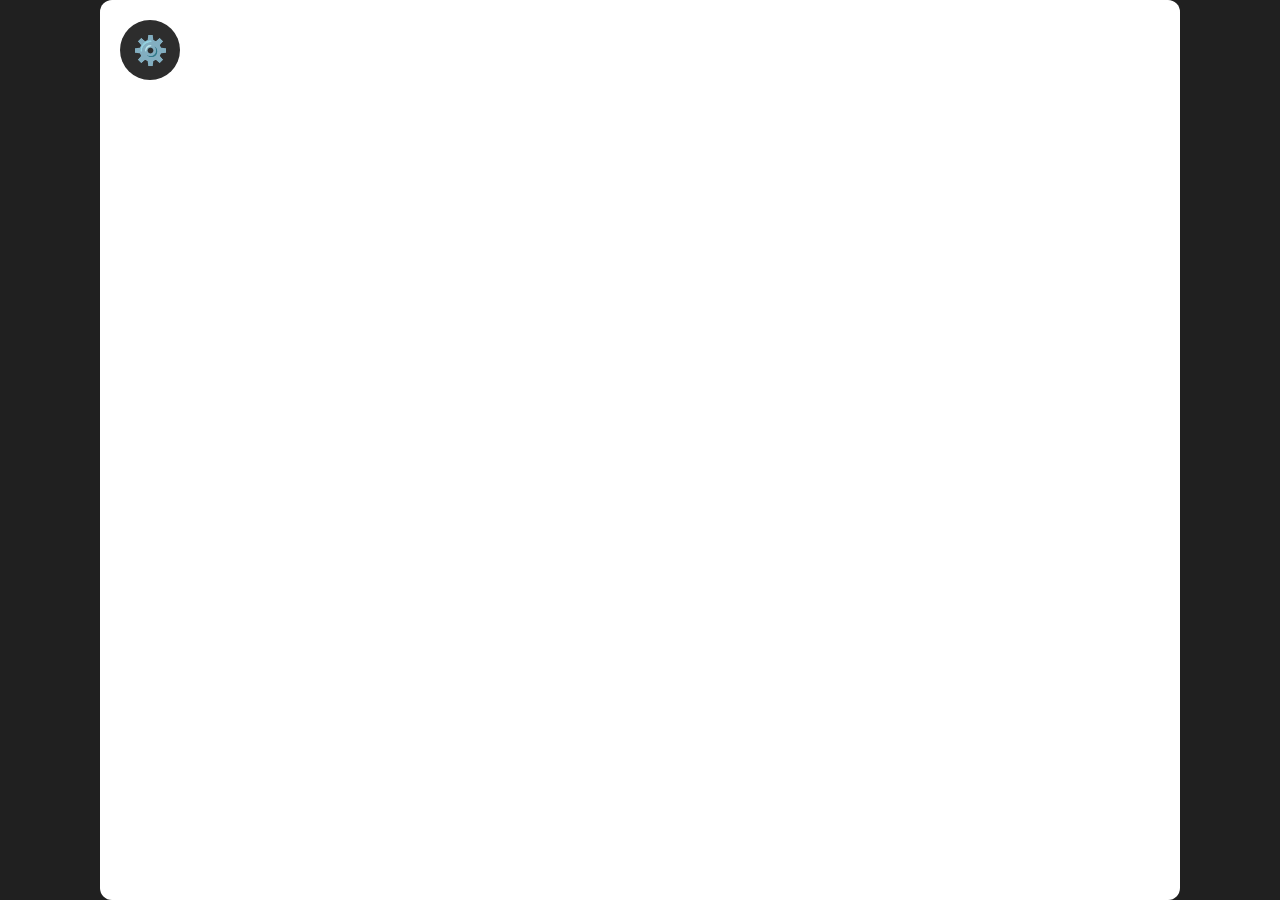
==== index.html @ f94fa60d "first commit" ====
<!DOCTYPE html>
<html lang="en">

<head>
  <meta charset="UTF-8" />
  <meta name="viewport" content="width=device-width, initial-scale=1.0" />
  <title>Shape Game</title>

  <link rel="stylesheet" href="./css/style.css" />
</head>

<body>

  <div id="game-container">

    <!-- Header -->
    <header id="game-header">
      <button id="settings-btn">⚙️</button>
    </header>

    <!-- Target Shape -->
    <section id="target-area">
      <canvas id="shapeCanvas"></canvas>
    </section>

    <!-- Play Area -->
    <section id="play-area">
      <canvas id="gameCanvas"></canvas>
    </section>

    <!-- Settings Menu -->
    <div id="settings-menu" class="hidden">
      <button id="home-btn">🏠 Home</button>
      <button id="clue-btn">💡 Clue</button>
      <button id="retry-btn">🔄 Retry</button>
      <button id="share-btn">📤 Share</button>
    </div>

  </div>

  <script type="module" src="./js/main.js"></script>

</body>

</html>
---- css/style.css ----
/* Reset */
* {
  margin: 0;
  padding: 0;
  box-sizing: border-box;
}

/* Body */
body {
  font-family: Arial, sans-serif;
  background: #202020;
  display: flex;
  justify-content: center;
  align-items: center;
  min-height: 100vh;
  overflow: hidden;
}

/* Game Container */
#game-container {
  position: relative;
  width: 1080px;
  height: 1920px;
  max-width: 100vw;
  max-height: 100vh;
  aspect-ratio: 9 / 16;
  background: #ffffff;
  overflow: hidden;
  border-radius: 12px;
}


/* Settings Button */
#settings-btn {
  position: absolute;
  top: 20px;
  left: 20px;

  width: 60px;
  height: 60px;

  border: none;
  border-radius: 50%;

  background: #2d2d2d;
  color: white;

  font-size: 28px;
  cursor: pointer;

  z-index: 1000;
}
/* Settings Menu */
#settings-menu {
  position: absolute;

  top: 90px;
  left: 20px;

  width: 220px;

  background: white;
  border-radius: 12px;
  padding: 15px;

  box-shadow: 0 8px 20px rgba(0,0,0,.25);

  display: flex;
  flex-direction: column;
  gap: 10px;

  z-index: 999;
}

/* Menu Buttons */
#settings-menu button {
  padding: 12px;
  font-size: 18px;
  cursor: pointer;
}

/* Hide */
.hidden {
  display: none !important;
}
/* ---------- Header ---------- */

#game-header {
  height: 90px;

  display: flex;
  align-items: center;

  padding: 20px;
}

/* ---------- Target Area ---------- */

#target-area {
  height: 350px;

  display: flex;
  justify-content: center;
  align-items: center;
}

#shapeCanvas {
  width: 300px;
  height: 300px;
}

/* ---------- Play Area ---------- */

#play-area {
  height: calc(100% - 440px);

  display: flex;
  justify-content: center;
  align-items: center;
}

#gameCanvas {
  width: 100%;
  height: 100%;
  display: block;
}
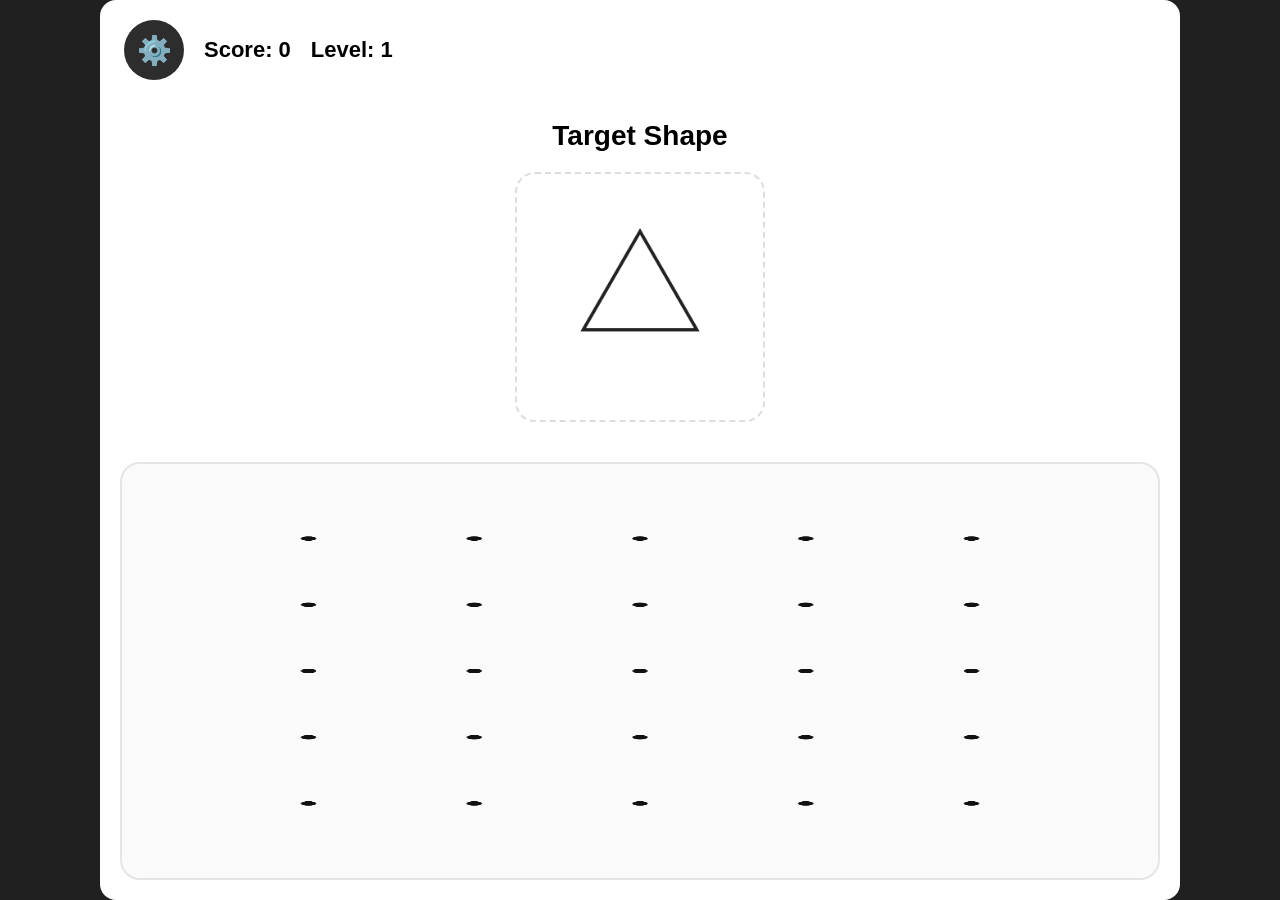
==== commit ec2920c3: "feat: add shape completion and level progression logic" ====
--- a/index.html
+++ b/index.html
@@ -12,30 +12,58 @@
 <body>
 
   <div id="game-container">
-
+  
     <!-- Header -->
     <header id="game-header">
-      <button id="settings-btn">⚙️</button>
+    
+      <div class="left-section">
+        <button id="settings-btn">⚙️</button>
+    
+        <div id="game-info">
+          <span>Score: <strong id="score">0</strong></span>
+          <span>Level: <strong id="level">1</strong></span>
+        </div>
+      </div>
+    
     </header>
-
+  
     <!-- Target Shape -->
     <section id="target-area">
+      <h2>Target Shape</h2>
+  
       <canvas id="shapeCanvas"></canvas>
     </section>
-
+  
     <!-- Play Area -->
     <section id="play-area">
       <canvas id="gameCanvas"></canvas>
     </section>
-
-    <!-- Settings Menu -->
+  
+    <!-- Settings -->
     <div id="settings-menu" class="hidden">
-      <button id="home-btn">🏠 Home</button>
-      <button id="clue-btn">💡 Clue</button>
-      <button id="retry-btn">🔄 Retry</button>
-      <button id="share-btn">📤 Share</button>
+    
+      <button class="menu-btn" id="home-btn">
+        🏠
+        <span>Home</span>
+      </button>
+    
+      <button class="menu-btn" id="clue-btn">
+        💡
+        <span>Clue</span>
+      </button>
+    
+      <button class="menu-btn" id="retry-btn">
+        🔄
+        <span>Retry</span>
+      </button>
+    
+      <button class="menu-btn" id="share-btn">
+        📤
+        <span>Share</span>
+      </button>
+    
     </div>
-
+  
   </div>
 
   <script type="module" src="./js/main.js"></script>
--- a/css/style.css
+++ b/css/style.css
@@ -1,41 +1,67 @@
-/* Reset */
+/* =========================
+   RESET
+========================= */
 * {
   margin: 0;
   padding: 0;
   box-sizing: border-box;
 }
 
-/* Body */
 body {
   font-family: Arial, sans-serif;
   background: #202020;
+
   display: flex;
   justify-content: center;
   align-items: center;
+
   min-height: 100vh;
   overflow: hidden;
 }
 
-/* Game Container */
+/* =========================
+   GAME CONTAINER
+========================= */
+
 #game-container {
   position: relative;
+
   width: 1080px;
   height: 1920px;
+
   max-width: 100vw;
   max-height: 100vh;
+
   aspect-ratio: 9 / 16;
-  background: #ffffff;
+
+  background: #fff;
+
+  display: flex;
+  flex-direction: column;
+
+  border-radius: 16px;
   overflow: hidden;
-  border-radius: 12px;
-}
-
-
-/* Settings Button */
+}
+
+/* =========================
+   HEADER
+========================= */
+
+#game-header {
+  display: flex;
+  justify-content: space-between;
+  align-items: center;
+
+  padding: 20px 24px;
+}
+
+.left-section {
+  display: flex;
+  align-items: center;
+  gap: 20px;
+}
+
 #settings-btn {
-  position: absolute;
-  top: 20px;
-  left: 20px;
-
   width: 60px;
   height: 60px;
 
@@ -47,80 +73,155 @@
 
   font-size: 28px;
   cursor: pointer;
-
-  z-index: 1000;
-}
-/* Settings Menu */
-#settings-menu {
-  position: absolute;
-
-  top: 90px;
-  left: 20px;
-
-  width: 220px;
+}
+
+#game-info {
+  display: flex;
+  gap: 20px;
+
+  font-size: 22px;
+  font-weight: bold;
+}
+
+/* =========================
+   TARGET AREA
+========================= */
+
+#target-area {
+  display: flex;
+  flex-direction: column;
+  align-items: center;
+
+  gap: 20px;
+
+  padding: 20px;
+}
+
+#target-area h2 {
+  font-size: 28px;
+}
+
+#shapeCanvas {
+  width: 250px;
+  height: 250px;
+
+  border: 2px dashed #ddd;
+  border-radius: 20px;
 
   background: white;
-  border-radius: 12px;
-  padding: 15px;
-
-  box-shadow: 0 8px 20px rgba(0,0,0,.25);
-
-  display: flex;
-  flex-direction: column;
-  gap: 10px;
-
-  z-index: 999;
-}
-
-/* Menu Buttons */
-#settings-menu button {
-  padding: 12px;
-  font-size: 18px;
-  cursor: pointer;
-}
-
-/* Hide */
-.hidden {
-  display: none !important;
-}
-/* ---------- Header ---------- */
-
-#game-header {
-  height: 90px;
-
-  display: flex;
-  align-items: center;
-
-  padding: 20px;
-}
-
-/* ---------- Target Area ---------- */
-
-#target-area {
-  height: 350px;
-
-  display: flex;
-  justify-content: center;
-  align-items: center;
-}
-
-#shapeCanvas {
-  width: 300px;
-  height: 300px;
-}
-
-/* ---------- Play Area ---------- */
+}
+
+/* =========================
+   PLAY AREA
+========================= */
 
 #play-area {
-  height: calc(100% - 440px);
-
-  display: flex;
-  justify-content: center;
-  align-items: center;
+  flex: 1;
+
+  margin: 20px;
+
+  border: 2px solid #e5e5e5;
+  border-radius: 20px;
+
+  background: #fafafa;
+
+  overflow: hidden;
 }
 
 #gameCanvas {
   width: 100%;
   height: 100%;
+
   display: block;
+}
+
+/* =========================
+   SETTINGS MENU
+========================= */
+
+#settings-menu {
+  position: absolute;
+
+  top: 90px;
+  left: 20px;
+
+  width: 220px;
+
+  padding: 15px;
+
+  display: flex;
+  flex-direction: column;
+  gap: 12px;
+
+  background: rgba(255,255,255,.96);
+
+  border-radius: 16px;
+
+  box-shadow: 0 10px 25px rgba(0,0,0,.25);
+
+  z-index: 999;
+}
+
+.menu-btn {
+  display: flex;
+  align-items: center;
+  gap: 12px;
+
+  padding: 14px;
+
+  border: none;
+  border-radius: 12px;
+
+  background: #f4f4f4;
+
+  cursor: pointer;
+
+  font-size: 18px;
+
+  transition: .25s;
+}
+
+.menu-btn:hover {
+  background: #e8e8e8;
+  transform: translateX(4px);
+}
+
+.hidden {
+  display: none !important;
+}
+
+/* =========================
+   RESPONSIVE
+========================= */
+
+@media (max-width: 768px) {
+
+  #game-header {
+    padding: 15px;
+  }
+
+  #settings-btn {
+    width: 50px;
+    height: 50px;
+    font-size: 22px;
+  }
+
+  #game-info {
+    font-size: 18px;
+    gap: 12px;
+  }
+
+  #shapeCanvas {
+    width: 180px;
+    height: 180px;
+  }
+
+  #target-area h2 {
+    font-size: 22px;
+  }
+
+  #play-area {
+    margin: 12px;
+  }
+
 }
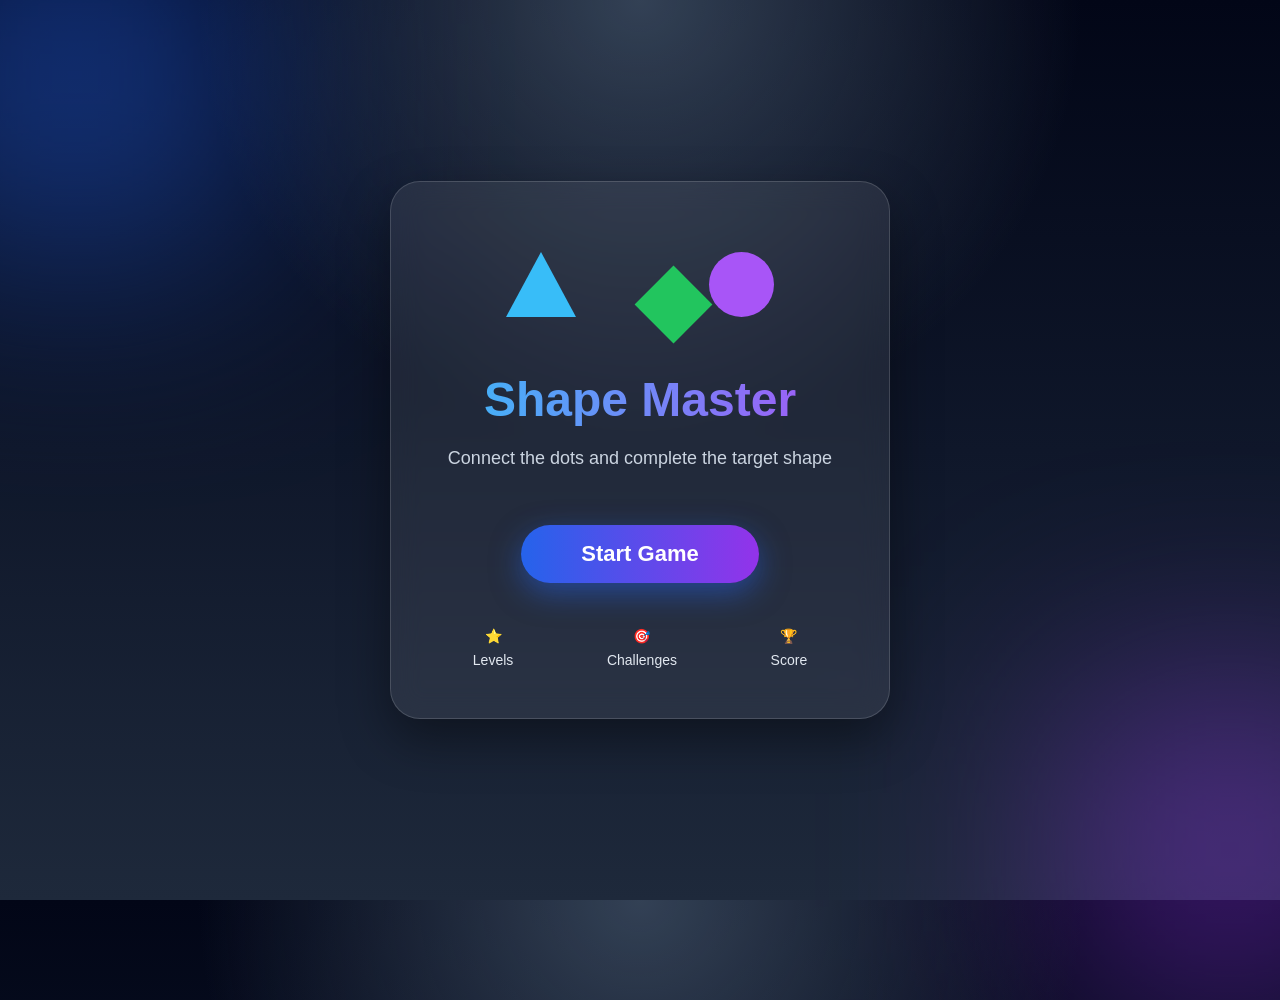
==== commit 3c725fc0: "Add clue hint system and improve level progression" ====
--- a/index.html
+++ b/index.html
@@ -4,69 +4,72 @@
 <head>
   <meta charset="UTF-8" />
   <meta name="viewport" content="width=device-width, initial-scale=1.0" />
-  <title>Shape Game</title>
 
-  <link rel="stylesheet" href="./css/style.css" />
+  <title>Shape Master</title>
+
+  <link rel="stylesheet" href="./css/home.css" />
+
 </head>
+
 
 <body>
 
-  <div id="game-container">
-  
-    <!-- Header -->
-    <header id="game-header">
+
+  <div class="home-container">
+
+
+    <div class="logo-area">
     
-      <div class="left-section">
-        <button id="settings-btn">⚙️</button>
+      <div class="shape triangle"></div>
     
-        <div id="game-info">
-          <span>Score: <strong id="score">0</strong></span>
-          <span>Level: <strong id="level">1</strong></span>
-        </div>
-      </div>
+      <div class="shape circle"></div>
     
-    </header>
-  
-    <!-- Target Shape -->
-    <section id="target-area">
-      <h2>Target Shape</h2>
-  
-      <canvas id="shapeCanvas"></canvas>
-    </section>
-  
-    <!-- Play Area -->
-    <section id="play-area">
-      <canvas id="gameCanvas"></canvas>
-    </section>
-  
-    <!-- Settings -->
-    <div id="settings-menu" class="hidden">
-    
-      <button class="menu-btn" id="home-btn">
-        🏠
-        <span>Home</span>
-      </button>
-    
-      <button class="menu-btn" id="clue-btn">
-        💡
-        <span>Clue</span>
-      </button>
-    
-      <button class="menu-btn" id="retry-btn">
-        🔄
-        <span>Retry</span>
-      </button>
-    
-      <button class="menu-btn" id="share-btn">
-        📤
-        <span>Share</span>
-      </button>
+      <div class="shape square"></div>
     
     </div>
-  
+
+
+    <h1>
+      Shape Master
+    </h1>
+
+
+    <p>
+      Connect the dots and complete the target shape
+    </p>
+
+
+    <button id="start-btn">
+      Start Game
+    </button>
+
+
+    <div class="features">
+
+      <div>
+        ⭐
+        <span>Levels</span>
+      </div>
+
+      <div>
+        🎯
+        <span>Challenges</span>
+      </div>
+
+      <div>
+        🏆
+        <span>Score</span>
+      </div>
+
+    </div>
+
+
   </div>
 
-  <script type="module" src="./js/main.js"></script>
+
+
+  <script src="./js/home.js"></script>
+
 
 </body>
 
--- a/css/home.css
+++ b/css/home.css
@@ -0,0 +1,339 @@
+* {
+  box-sizing: border-box;
+}
+
+
+body {
+
+  margin: 0;
+
+  min-height: 100vh;
+
+  display: flex;
+
+  justify-content: center;
+
+  align-items: center;
+
+
+  font-family: Arial, sans-serif;
+
+
+  background:
+    radial-gradient(circle at top,
+      #334155,
+      transparent 40%),
+    linear-gradient(180deg,
+      #020617,
+      #0f172a,
+      #1e293b);
+
+
+  overflow: hidden;
+
+}
+
+
+/* background glow */
+
+body::before {
+
+  content: "";
+
+  position: absolute;
+
+  width: 350px;
+  height: 350px;
+
+  background: #2563eb;
+
+  filter: blur(120px);
+
+  top: -100px;
+  left: -100px;
+
+  opacity: .5;
+
+}
+
+
+body::after {
+
+  content: "";
+
+  position: absolute;
+
+  width: 300px;
+  height: 300px;
+
+  background: #9333ea;
+
+  filter: blur(120px);
+
+  bottom: -100px;
+  right: -100px;
+
+  opacity: .5;
+
+}
+
+
+
+.home-container {
+
+  position: relative;
+
+  z-index: 1;
+
+
+  width: 90%;
+
+  max-width: 500px;
+
+
+  padding: 50px 35px;
+
+
+  text-align: center;
+
+
+  color: white;
+
+
+  background:
+
+    rgba(255, 255, 255, 0.08);
+
+
+  backdrop-filter: blur(15px);
+
+
+  border-radius: 30px;
+
+
+  border: 1px solid rgba(255, 255, 255, .15);
+
+
+  box-shadow:
+    0 20px 50px rgba(0, 0, 0, .4);
+
+}
+
+
+
+.logo-area {
+
+  height: 120px;
+
+  position: relative;
+
+}
+
+
+.shape {
+
+  position: absolute;
+
+  animation: float 3s infinite ease-in-out;
+
+}
+
+
+/* Triangle */
+
+.triangle {
+
+  width: 0;
+  height: 0;
+
+  border-left: 35px solid transparent;
+  border-right: 35px solid transparent;
+  border-bottom: 65px solid #38bdf8;
+
+  left: 80px;
+  top: 20px;
+
+}
+
+
+/* Circle */
+
+.circle {
+
+  width: 65px;
+  height: 65px;
+
+  border-radius: 50%;
+
+  background: #a855f7;
+
+  right: 80px;
+  top: 20px;
+
+}
+
+
+/* Square */
+
+.square {
+
+  width: 55px;
+  height: 55px;
+
+  background: #22c55e;
+
+  left: 220px;
+  top: 45px;
+
+  transform: rotate(45deg);
+
+}
+
+
+@keyframes float {
+
+  50% {
+
+    transform: translateY(-15px);
+
+  }
+
+}
+
+
+
+@keyframes float {
+
+  50% {
+
+    transform: translateY(-15px);
+
+  }
+
+}
+
+
+
+h1 {
+
+  font-size: 48px;
+
+  margin: 20px 0 10px;
+
+
+  background:
+
+    linear-gradient(90deg,
+      #38bdf8,
+      #a855f7);
+
+
+  -webkit-background-clip: text;
+
+  color: transparent;
+
+}
+
+
+
+p {
+
+  color: #cbd5e1;
+
+  font-size: 18px;
+
+  line-height: 1.5;
+
+}
+
+
+
+#start-btn {
+
+
+  margin-top: 35px;
+
+
+  padding: 16px 60px;
+
+
+  border: none;
+
+
+  border-radius: 50px;
+
+
+  font-size: 22px;
+
+
+  font-weight: bold;
+
+
+  color: white;
+
+
+  cursor: pointer;
+
+
+  background:
+
+    linear-gradient(90deg,
+      #2563eb,
+      #9333ea);
+
+
+  box-shadow:
+
+    0 10px 30px rgba(37, 99, 235, .5);
+
+
+  transition: .3s;
+
+
+}
+
+
+
+#start-btn:hover {
+
+  transform: scale(1.08);
+
+}
+
+
+
+.features {
+
+
+  display: flex;
+
+  justify-content: space-around;
+
+
+  margin-top: 45px;
+
+
+}
+
+
+.features div {
+
+  display: flex;
+
+  flex-direction: column;
+
+  gap: 8px;
+
+
+  color: #e2e8f0;
+
+  font-size: 14px;
+
+}
+
+
+.features div:first-letter {
+
+  font-size: 25px;
+
+}
